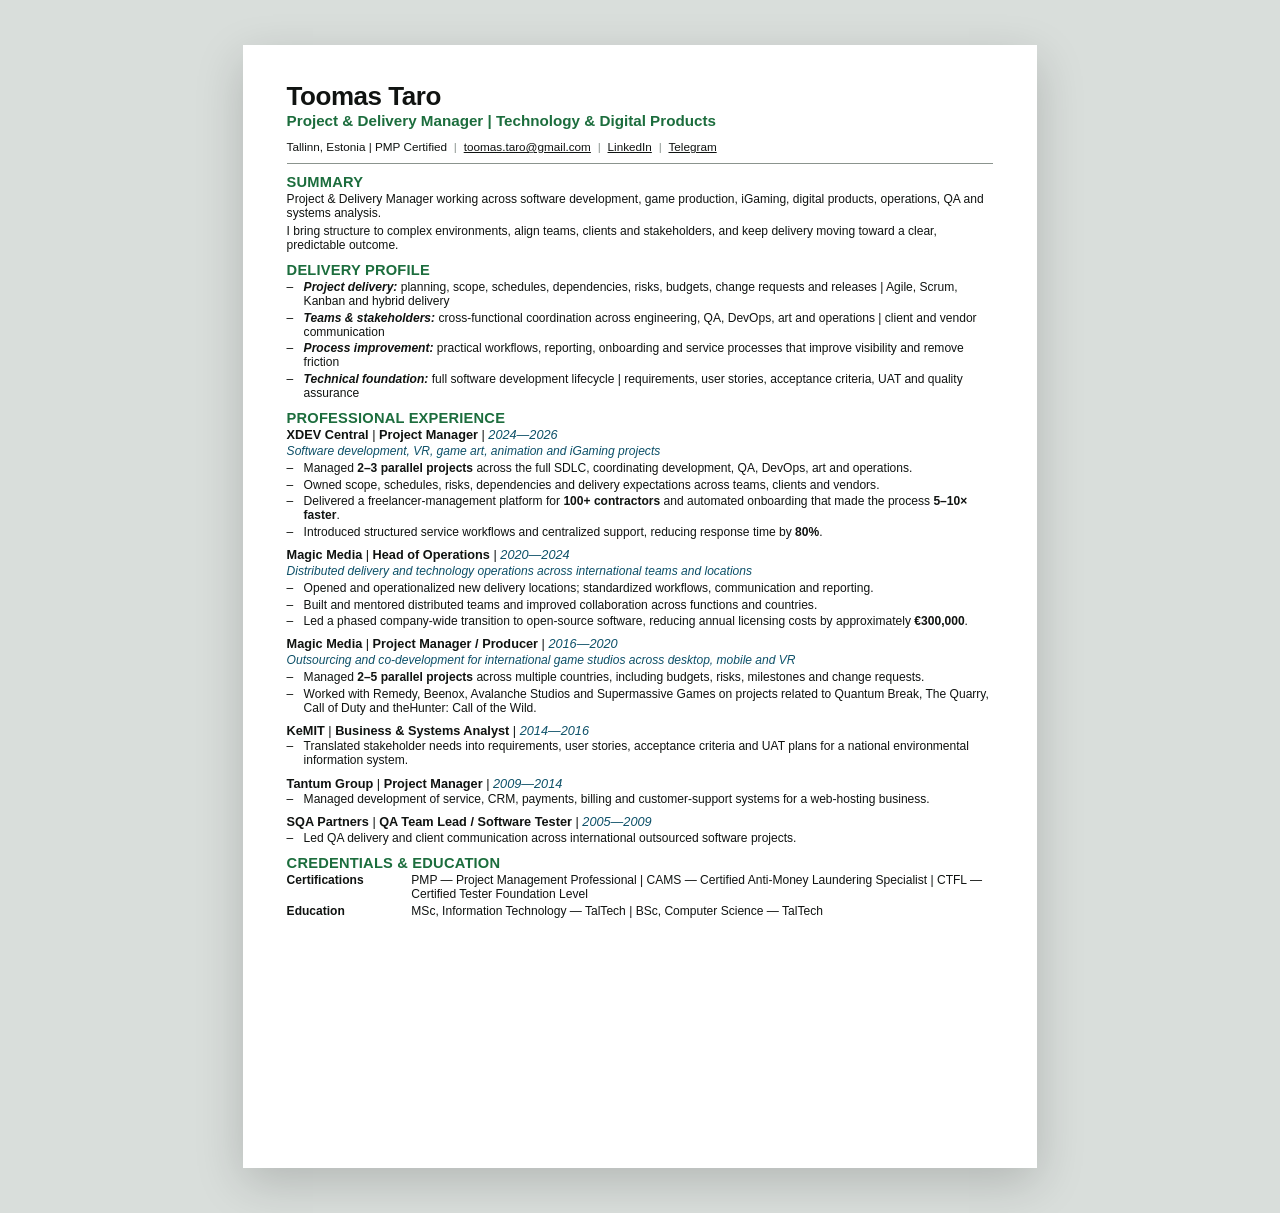
==== assets/cv/source/cv.html @ f9b60d0d "Add one-page CVs in three languages" ====
<!doctype html>
<html lang="en">
<head>
  <meta charset="utf-8">
  <meta name="viewport" content="width=device-width, initial-scale=1">
  <title>Toomas Taro — CV</title>
  <link rel="stylesheet" href="cv.css">
  <script defer src="cv-content.js"></script>
  <script defer src="cv.js"></script>
</head>
<body>
  <main class="page" aria-label="Curriculum vitae">
    <header class="cv-header">
      <h1>Toomas Taro</h1>
      <p class="role" data-field="role"></p>
      <div class="contact-line" data-render="contacts"></div>
    </header>

    <section aria-labelledby="summary-title">
      <h2 id="summary-title" data-field="labels.summary"></h2>
      <div class="summary" data-render="summary"></div>
    </section>

    <section aria-labelledby="expertise-title">
      <h2 id="expertise-title" data-field="labels.expertise"></h2>
      <ul class="expertise-list" data-render="expertise"></ul>
    </section>

    <section aria-labelledby="experience-title">
      <h2 id="experience-title" data-field="labels.experience"></h2>
      <div class="experience-list" data-render="experience"></div>
    </section>

    <section class="bottom-section" aria-labelledby="credentials-title">
      <h2 id="credentials-title" data-field="labels.credentials"></h2>
      <div class="credentials" data-render="credentials"></div>
    </section>
  </main>
</body>
</html>
---- assets/cv/source/cv.css ----
:root {
  --accent: #1c6d3d;
  --accent-secondary: #0d5068;
  --text: #101311;
  --muted: #3d4841;
  --rule: #8b948e;
  --paper: #ffffff;
}

* {
  box-sizing: border-box;
}

@page {
  size: A4;
  margin: 0;
}

html,
body {
  padding: 0;
  margin: 0;
  color: var(--text);
  background: var(--paper);
  font-family: Arial, Helvetica, sans-serif;
  font-size: 9.05pt;
  line-height: 1.16;
  print-color-adjust: exact;
  -webkit-print-color-adjust: exact;
}

body {
  min-width: 210mm;
}

.page {
  width: 210mm;
  min-height: 297mm;
  padding: 10mm 11.5mm 8mm;
  margin: 0 auto;
  background: var(--paper);
}

.cv-header {
  padding-bottom: 2.5mm;
  border-bottom: 0.45pt solid var(--rule);
  margin-bottom: 2.7mm;
}

h1,
h2,
p,
ul {
  padding: 0;
  margin: 0;
}

h1 {
  margin-bottom: 0.8mm;
  font-size: 19.5pt;
  font-weight: 700;
  letter-spacing: -0.35pt;
  line-height: 1;
}

.role {
  color: var(--accent);
  font-size: 11.4pt;
  font-weight: 700;
}

.contact-line {
  display: flex;
  margin-top: 2.7mm;
  align-items: baseline;
  flex-wrap: wrap;
  gap: 0 1.8mm;
  font-size: 8.8pt;
}

.contact-line a {
  color: var(--text);
  text-decoration: underline;
  text-decoration-thickness: 0.45pt;
  text-underline-offset: 0.7pt;
}

.contact-divider {
  color: var(--rule);
}

section {
  margin-top: 2.8mm;
}

h2 {
  margin-bottom: 0.8mm;
  color: var(--accent);
  font-size: 11pt;
  font-weight: 700;
  letter-spacing: 0.15pt;
  line-height: 1;
  text-transform: uppercase;
}

.summary p + p {
  margin-top: 1mm;
}

.expertise-list,
.experience-entry ul {
  list-style: none;
}

.expertise-list li,
.experience-entry li {
  position: relative;
  padding-left: 4.5mm;
}

.expertise-list li::before,
.experience-entry li::before {
  position: absolute;
  left: 0;
  content: "–";
}

.expertise-list li + li,
.experience-entry li + li {
  margin-top: 0.7mm;
}

.expertise-label {
  font-style: italic;
  font-weight: 700;
}

.experience-entry + .experience-entry {
  margin-top: 2.4mm;
}

.experience-heading {
  margin-bottom: 0.55mm;
  font-size: 9.55pt;
  line-height: 1.08;
}

.company,
.experience-role {
  font-weight: 700;
}

.period {
  color: var(--accent-secondary);
  font-style: italic;
  white-space: nowrap;
}

.experience-description {
  margin-bottom: 0.8mm;
  color: var(--accent-secondary);
  font-style: italic;
}

.experience-entry strong {
  font-weight: 700;
}

.credentials {
  display: grid;
  gap: 0.6mm;
}

.credential-row {
  display: grid;
  gap: 2mm;
  grid-template-columns: 31mm 1fr;
}

.credential-category {
  font-weight: 700;
}

.bottom-section {
  padding-bottom: 0;
}

@media screen {
  body {
    padding: 12mm 0;
    background: #d9dedb;
  }

  .page {
    box-shadow: 0 4mm 12mm rgb(0 0 0 / 18%);
  }
}

@media print {
  body {
    min-width: 0;
  }

  .page {
    min-height: 0;
  }

  a {
    color: inherit;
  }
}
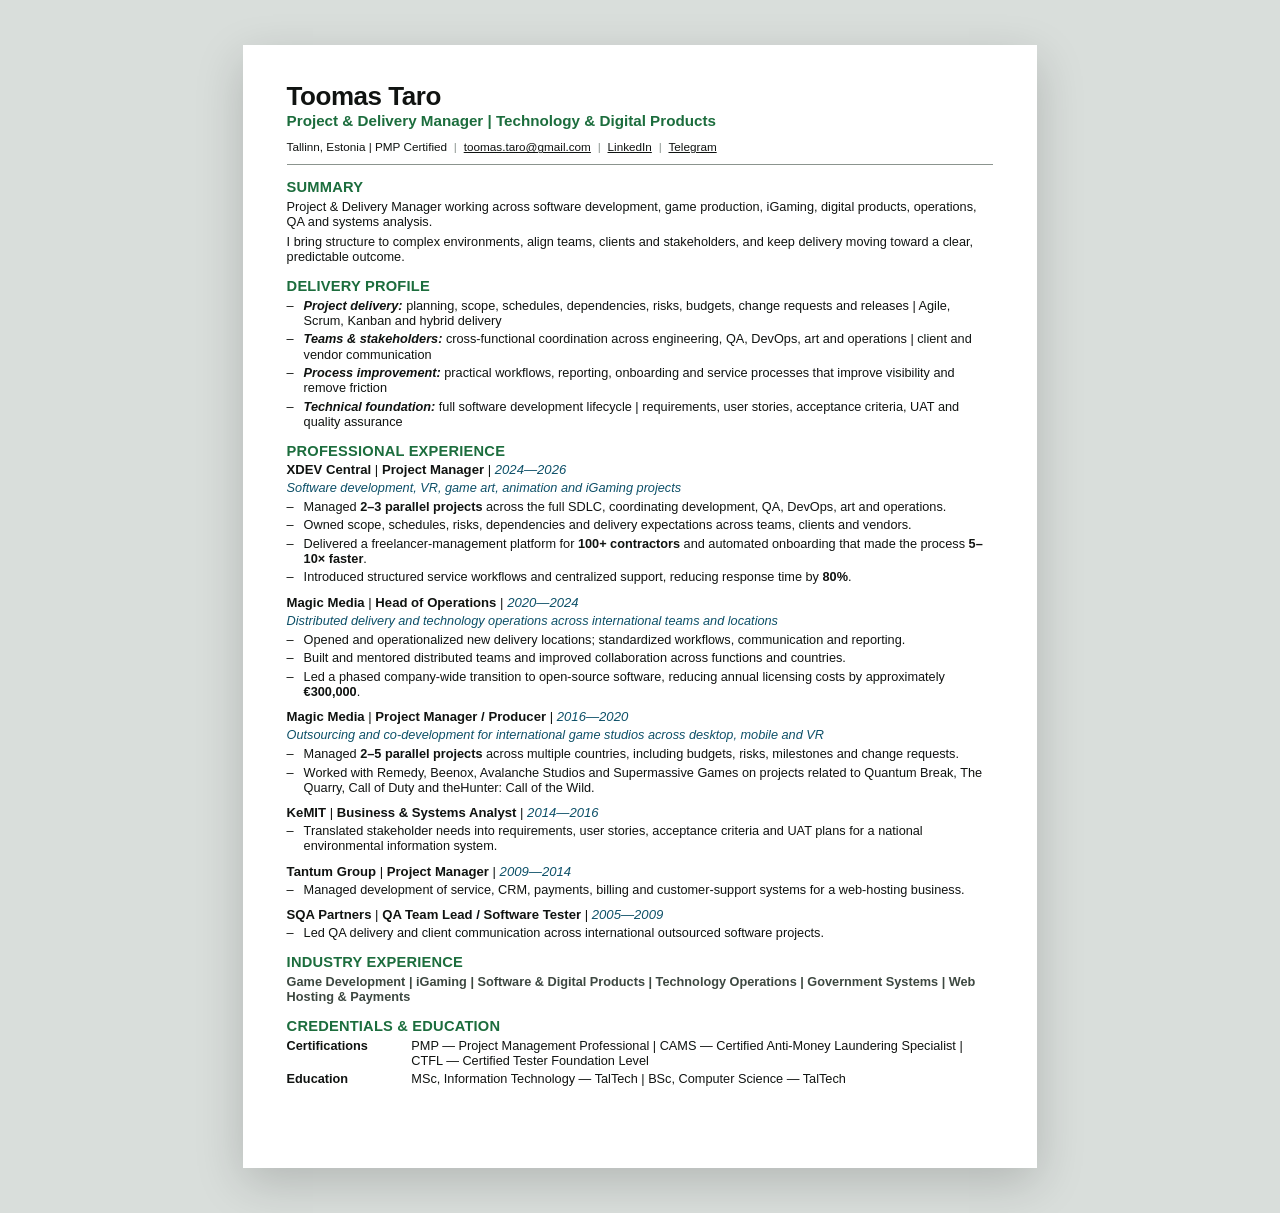
==== commit fecc9070: "Refine CV layout and content balance" ====
--- a/assets/cv/source/cv.html
+++ b/assets/cv/source/cv.html
@@ -31,6 +31,11 @@
       <div class="experience-list" data-render="experience"></div>
     </section>
 
+    <section class="industries-section" aria-labelledby="industries-title">
+      <h2 id="industries-title" data-field="labels.industries"></h2>
+      <p class="industry-line" data-field="industries"></p>
+    </section>
+
     <section class="bottom-section" aria-labelledby="credentials-title">
       <h2 id="credentials-title" data-field="labels.credentials"></h2>
       <div class="credentials" data-render="credentials"></div>
--- a/assets/cv/source/cv.css
+++ b/assets/cv/source/cv.css
@@ -23,8 +23,8 @@
   color: var(--text);
   background: var(--paper);
   font-family: Arial, Helvetica, sans-serif;
-  font-size: 9.05pt;
-  line-height: 1.16;
+  font-size: 9.55pt;
+  line-height: 1.19;
   print-color-adjust: exact;
   -webkit-print-color-adjust: exact;
 }
@@ -90,11 +90,11 @@
 }
 
 section {
-  margin-top: 2.8mm;
+  margin-top: 4mm;
 }
 
 h2 {
-  margin-bottom: 0.8mm;
+  margin-bottom: 1.1mm;
   color: var(--accent);
   font-size: 11pt;
   font-weight: 700;
@@ -104,7 +104,7 @@
 }
 
 .summary p + p {
-  margin-top: 1mm;
+  margin-top: 1.2mm;
 }
 
 .expertise-list,
@@ -127,7 +127,7 @@
 
 .expertise-list li + li,
 .experience-entry li + li {
-  margin-top: 0.7mm;
+  margin-top: 0.9mm;
 }
 
 .expertise-label {
@@ -136,12 +136,12 @@
 }
 
 .experience-entry + .experience-entry {
-  margin-top: 2.4mm;
+  margin-top: 3mm;
 }
 
 .experience-heading {
-  margin-bottom: 0.55mm;
-  font-size: 9.55pt;
+  margin-bottom: 0.7mm;
+  font-size: 9.85pt;
   line-height: 1.08;
 }
 
@@ -157,7 +157,7 @@
 }
 
 .experience-description {
-  margin-bottom: 0.8mm;
+  margin-bottom: 1mm;
   color: var(--accent-secondary);
   font-style: italic;
 }
@@ -181,8 +181,27 @@
   font-weight: 700;
 }
 
+.industry-line {
+  color: var(--muted);
+  font-weight: 600;
+}
+
 .bottom-section {
   padding-bottom: 0;
+}
+
+html[lang="ru"],
+html[lang="ru"] body {
+  font-size: 9.15pt;
+  line-height: 1.16;
+}
+
+html[lang="ru"] section {
+  margin-top: 3.3mm;
+}
+
+html[lang="ru"] .experience-entry + .experience-entry {
+  margin-top: 2.6mm;
 }
 
 @media screen {
